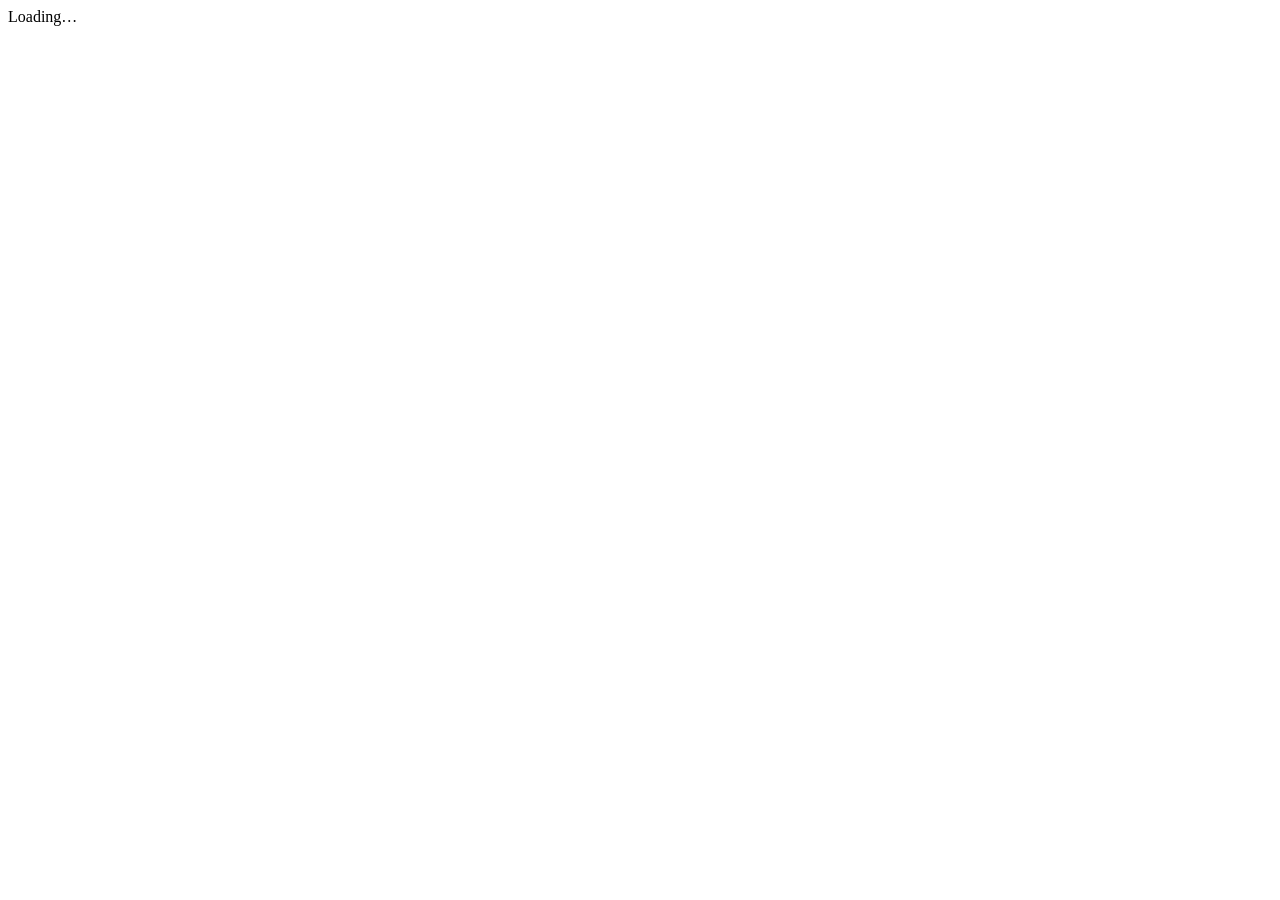
==== index.html @ 6ceb6961 "feat: add Docsify site and Vietnamese README - Docsify (no build) at repo root: index.html, .nojekyl" ====
<!DOCTYPE html>
<html lang="en">
  <head>
    <meta charset="UTF-8" />
    <title>Awesome Open WebUI Stack</title>
    <meta name="description" content="A curated showcase of finished Open WebUI stacks, tools, functions, and pipes." />
    <meta name="viewport" content="width=device-width, initial-scale=1.0, minimum-scale=1.0" />
    <link rel="stylesheet" href="https://cdn.jsdelivr.net/npm/docsify@4/lib/themes/vue.css" />
  </head>
  <body>
    <div id="app">Loading…</div>
    <script>
      window.$docsify = {
        name: "Awesome Open WebUI Stack",
        repo: "https://github.com/newnol/awesome-openwebui-stack",
        homepage: "README.md",
        loadSidebar: true,
        subMaxLevel: 2,
        auto2top: true,
        relativePath: false,
        search: {
          placeholder: "Search",
          noData: "No results.",
          depth: 3,
        },
      };
    </script>
    <script src="https://cdn.jsdelivr.net/npm/docsify@4"></script>
    <script src="https://cdn.jsdelivr.net/npm/docsify@4/lib/plugins/search.min.js"></script>
    <script src="https://cdn.jsdelivr.net/npm/prismjs@1/components/prism-bash.min.js"></script>
    <script src="https://cdn.jsdelivr.net/npm/prismjs@1/components/prism-yaml.min.js"></script>
  </body>
</html>
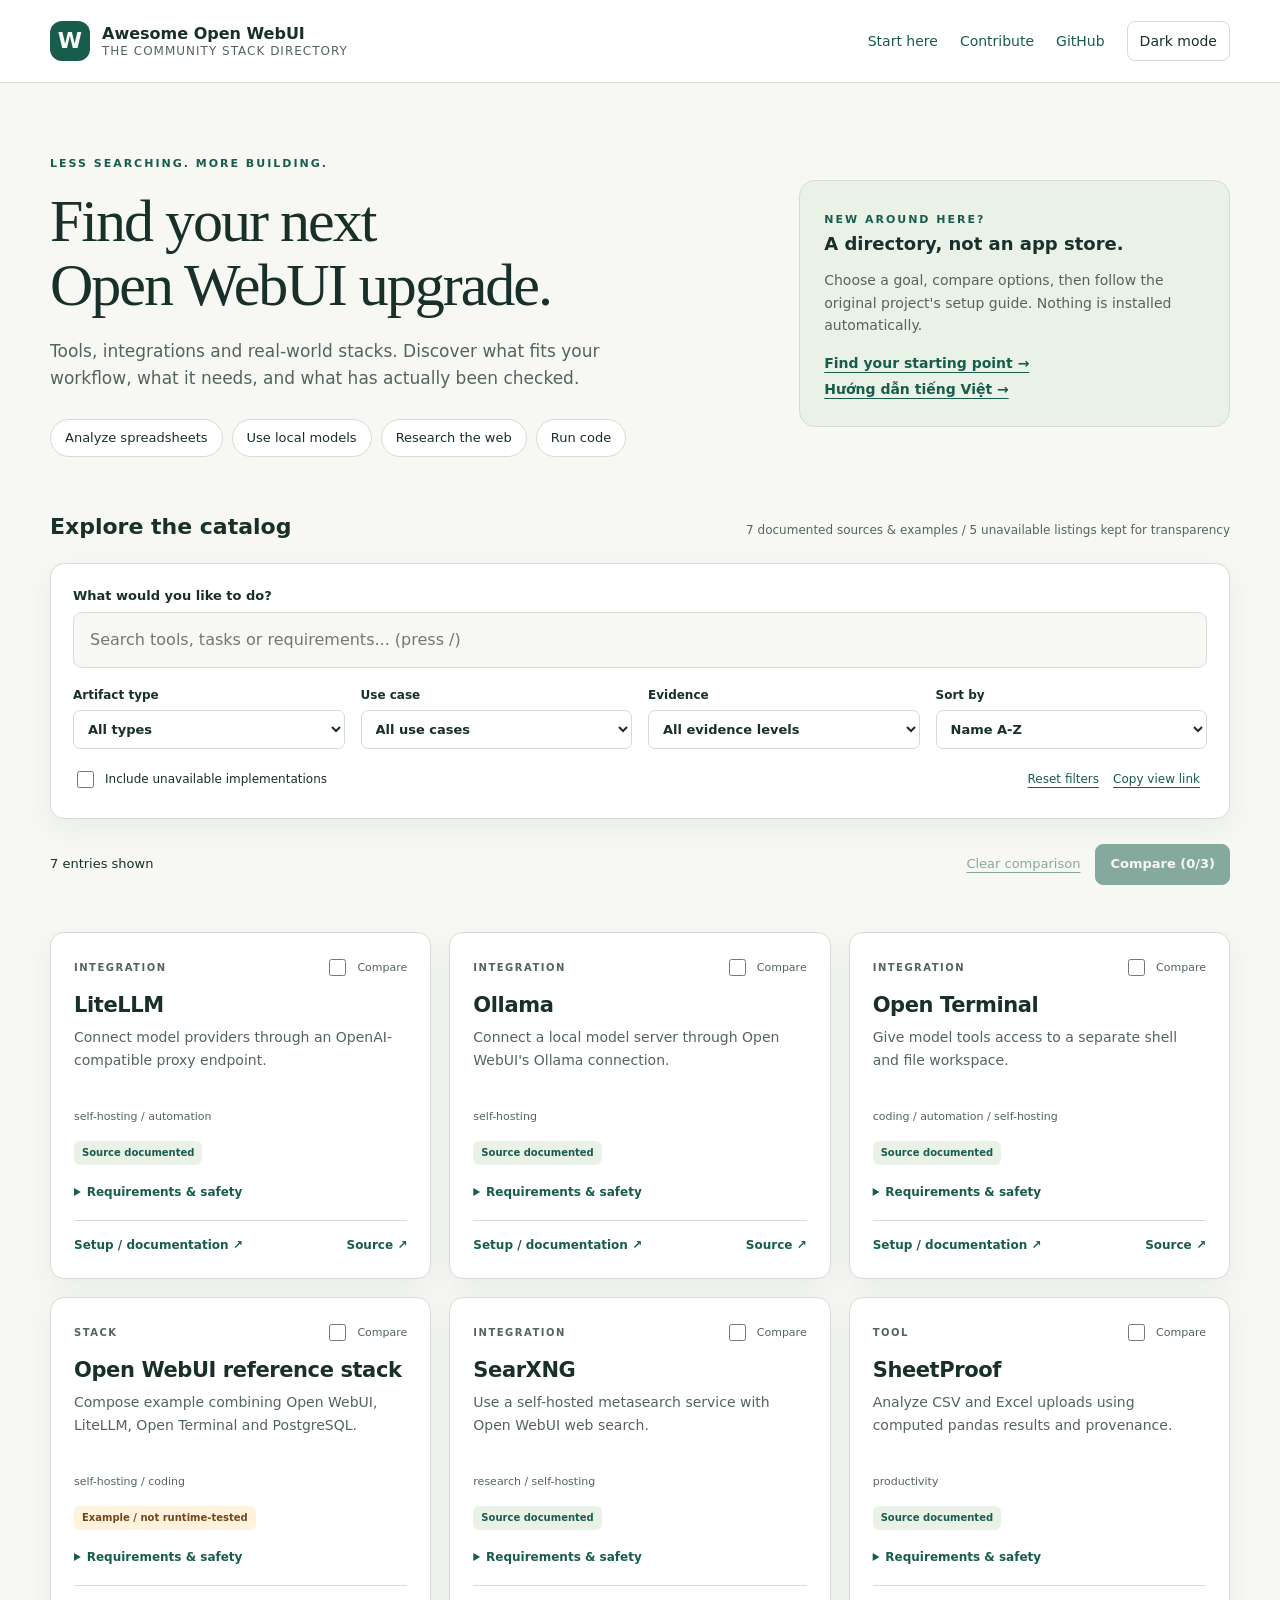
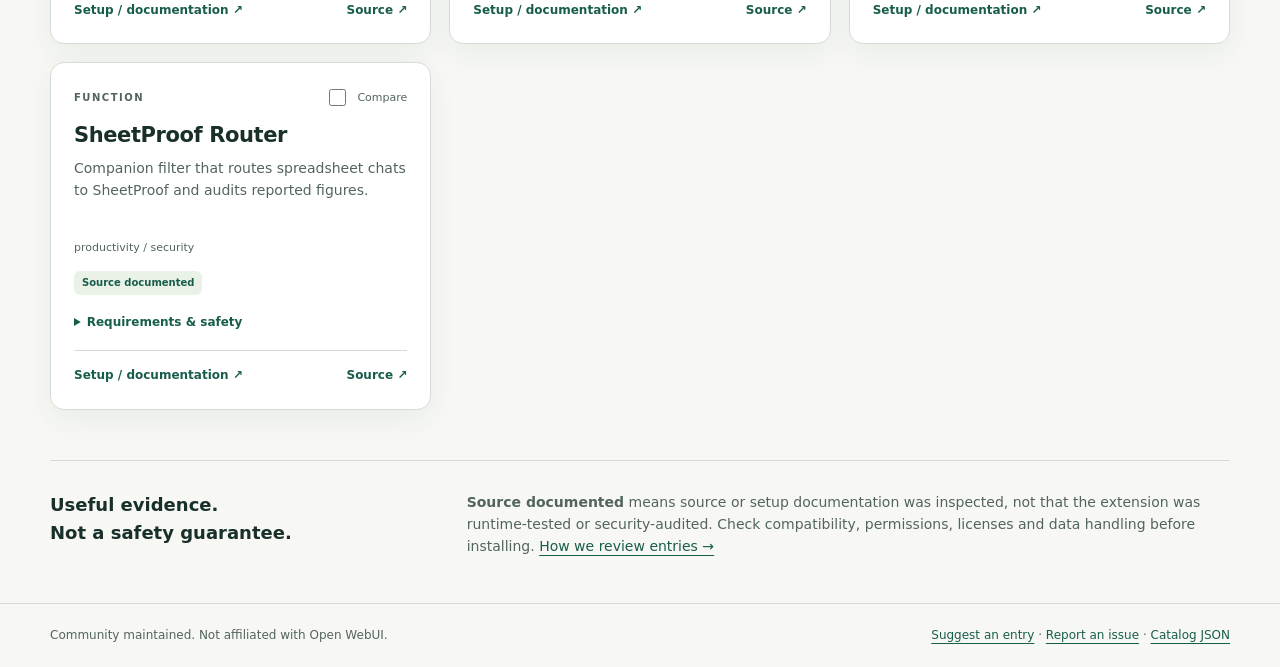
==== commit c0bb0101: "feat: build evidence-first catalog explorer with structured data and regression tests" ====
--- a/index.html
+++ b/index.html
@@ -1,33 +1,46 @@
-<!DOCTYPE html>
+<!doctype html>
 <html lang="en">
-  <head>
-    <meta charset="UTF-8" />
-    <title>Awesome Open WebUI Stack</title>
-    <meta name="description" content="A curated showcase of finished Open WebUI stacks, tools, functions, and pipes." />
-    <meta name="viewport" content="width=device-width, initial-scale=1.0, minimum-scale=1.0" />
-    <link rel="stylesheet" href="https://cdn.jsdelivr.net/npm/docsify@4/lib/themes/vue.css" />
-  </head>
-  <body>
-    <div id="app">Loading…</div>
-    <script>
-      window.$docsify = {
-        name: "Awesome Open WebUI Stack",
-        repo: "https://github.com/newnol/awesome-openwebui-stack",
-        homepage: "README.md",
-        loadSidebar: true,
-        subMaxLevel: 2,
-        auto2top: true,
-        relativePath: false,
-        search: {
-          placeholder: "Search",
-          noData: "No results.",
-          depth: 3,
-        },
-      };
-    </script>
-    <script src="https://cdn.jsdelivr.net/npm/docsify@4"></script>
-    <script src="https://cdn.jsdelivr.net/npm/docsify@4/lib/plugins/search.min.js"></script>
-    <script src="https://cdn.jsdelivr.net/npm/prismjs@1/components/prism-bash.min.js"></script>
-    <script src="https://cdn.jsdelivr.net/npm/prismjs@1/components/prism-yaml.min.js"></script>
-  </body>
+<head>
+  <meta charset="utf-8">
+  <meta name="viewport" content="width=device-width, initial-scale=1">
+  <meta name="description" content="Find Open WebUI tools, integrations and stacks by goal. Compare requirements, inspect source evidence, and follow upstream setup guides.">
+  <meta name="color-scheme" content="light dark">
+  <title>Awesome Open WebUI Stack - Find your next upgrade</title>
+  <link rel="stylesheet" href="assets/site.css">
+  <script>if (location.hash.startsWith('#/')) location.replace('guide.html' + location.hash);</script>
+  <script type="module" src="assets/app.mjs"></script>
+</head>
+<body>
+  <a class="skip" href="#catalog">Skip to catalog</a>
+  <header class="topbar"><div class="wrap">
+    <a class="brand" href="./"><span class="brand-mark" aria-hidden="true">W</span><span>Awesome Open WebUI<small>THE COMMUNITY STACK DIRECTORY</small></span></a>
+    <nav aria-label="Main navigation"><a href="guide.html#/START-HERE">Start here</a><a href="guide.html#/CONTRIBUTING">Contribute</a><a href="https://github.com/newnol/awesome-openwebui-stack">GitHub</a><button class="quiet" id="theme" type="button" aria-pressed="false">Dark mode</button></nav>
+  </div></header>
+  <main class="wrap">
+    <section class="hero" aria-labelledby="headline"><div>
+      <span class="eyebrow">Less searching. More building.</span>
+      <h1 id="headline">Find your next<br>Open WebUI upgrade.</h1>
+      <p class="lead">Tools, integrations and real-world stacks. Discover what fits your workflow, what it needs, and what has actually been checked.</p>
+      <div class="presets" aria-label="Browse by goal"><button type="button" data-preset='{"q":"sheetproof"}'>Analyze spreadsheets</button><button type="button" data-preset='{"q":"ollama"}'>Use local models</button><button type="button" data-preset='{"category":"research"}'>Research the web</button><button type="button" data-preset='{"q":"terminal"}'>Run code</button></div>
+    </div><aside class="intro-card"><span class="eyebrow">New around here?</span><h2>A directory, not an app store.</h2><p>Choose a goal, compare options, then follow the original project's setup guide. Nothing is installed automatically.</p><a href="guide.html#/START-HERE">Find your starting point &rarr;</a><br><a href="guide.html#/START-HERE.vi" lang="vi">H&#432;&#7899;ng d&#7851;n ti&#7871;ng Vi&#7879;t &rarr;</a></aside></section>
+    <section class="browser" id="catalog" aria-labelledby="catalog-title">
+      <div class="section-head"><h2 id="catalog-title">Explore the catalog</h2><p id="catalog-stats">A source-first, community-curated collection</p></div>
+      <form id="filters" class="filter-panel" role="search" aria-label="Filter catalog">
+        <label class="search-label" for="q">What would you like to do?</label><input class="search" type="search" id="q" name="q" maxlength="200" placeholder="Search tools, tasks or requirements... (press /)" autocomplete="off">
+        <div class="filter-grid"><label for="type">Artifact type<select id="type" name="type"><option value="">All types</option></select></label><label for="category">Use case<select id="category" name="category"><option value="">All use cases</option></select></label><label for="status">Evidence<select id="status" name="status"><option value="">All evidence levels</option></select></label><label for="sort">Sort by<select id="sort" name="sort"><option value="name">Name A-Z</option><option value="reviewed">Source review date</option></select></label></div>
+        <div class="filter-bottom"><label class="checkbox" for="unavailable"><input type="checkbox" id="unavailable">Include unavailable implementations</label><div><button type="button" class="text-button" id="reset">Reset filters</button><button type="button" class="text-button" id="share">Copy view link</button></div></div>
+      </form>
+      <div class="results-bar"><span id="result-count" role="status" aria-live="polite">Loading entries...</span><div class="compare-actions"><button type="button" class="text-button" id="clear-compare" disabled>Clear comparison</button><button type="button" class="primary" id="compare-button" disabled>Compare (0/3)</button></div></div>
+      <p class="notice" id="notice" role="status" aria-live="polite"></p><p id="loading">Loading the catalog...</p>
+      <div class="error" id="load-error" role="alert" hidden><h3>The catalog could not be loaded.</h3><p>Reload this page, or browse the <a href="https://github.com/newnol/awesome-openwebui-stack/blob/main/catalog/README.md">Markdown catalog on GitHub</a>. Local preview requires an HTTP server, not a file:// URL.</p></div>
+      <noscript><div class="noscript">Search and comparison need JavaScript. All entries are also available in the <a href="https://github.com/newnol/awesome-openwebui-stack/blob/main/catalog/README.md">Markdown catalog</a>.</div></noscript>
+      <div id="results" class="grid"></div>
+      <div id="empty" class="empty" hidden><h3>No entries match these filters.</h3><p>Try fewer keywords or include unavailable implementations.</p><button class="quiet" type="button" id="empty-reset">Clear filters</button></div>
+    </section>
+    <section class="safety"><h2>Useful evidence.<br>Not a safety guarantee.</h2><p><strong>Source documented</strong> means source or setup documentation was inspected, not that the extension was runtime-tested or security-audited. Check compatibility, permissions, licenses and data handling before installing. <a href="guide.html#/docs/review-criteria">How we review entries &rarr;</a></p></section>
+  </main>
+  <footer><div class="wrap"><span>Community maintained. Not affiliated with Open WebUI.</span><span><a href="guide.html#/CONTRIBUTING">Suggest an entry</a> &middot; <a href="https://github.com/newnol/awesome-openwebui-stack/issues/new?template=broken-link.yml">Report an issue</a> &middot; <a href="data/catalog.json">Catalog JSON</a></span></div></footer>
+  <template id="entry-template"><article class="card"><div class="card-top"><span class="kind"></span><label class="checkbox compare-label"><input type="checkbox">Compare</label></div><h3></h3><p class="summary"></p><p class="tags"></p><span class="evidence"></span><details><summary>Requirements &amp; safety</summary><dl><dt>Requirements</dt><dd class="requirements"></dd><dt>Compatibility</dt><dd class="compatibility"></dd><dt>Safety notes</dt><dd class="risk"></dd><dt>License</dt><dd class="license"></dd></dl><p class="review"></p><a class="evidence-link">Review evidence &nearr;</a></details><div class="card-links"><a class="guide">Setup / documentation &nearr;</a><a class="source">Source &nearr;</a></div></article></template>
+  <dialog id="compare-dialog" aria-labelledby="compare-title"><div class="dialog-head"><h2 id="compare-title">Compare your shortlist</h2><form method="dialog"><button class="quiet">Close</button></form></div><div class="table-scroll"><table id="comparison"></table></div></dialog>
+</body>
 </html>
--- a/assets/site.css
+++ b/assets/site.css
@@ -0,0 +1,152 @@
+:root {
+  color-scheme: light;
+  --bg: #f7f8f4;
+  --surface: #fff;
+  --ink: #182f2a;
+  --muted: #53645e;
+  --line: #d4ddd5;
+  --accent: #185d4c;
+  --tint: #eaf2e8;
+  --warn: #73451b;
+  --warn-bg: #fff3dd;
+  --shadow: 0 10px 28px #203b2810;
+  font: 16px/1.6 system-ui, -apple-system, BlinkMacSystemFont, "Segoe UI", sans-serif;
+}
+:root[data-theme=dark] {
+  color-scheme: dark;
+  --bg: #111b18;
+  --surface: #192722;
+  --ink: #e7f0e7;
+  --muted: #b0c3b8;
+  --line: #395047;
+  --accent: #9edcb9;
+  --tint: #253e31;
+  --warn: #f4c28b;
+  --warn-bg: #372a1c;
+  --shadow: none;
+}
+
+/* Shared controls and accessible navigation. */
+* { box-sizing: border-box; }
+body { margin: 0; background: var(--bg); color: var(--ink); }
+a { color: var(--accent); text-underline-offset: 4px; }
+button, input, select { font: inherit; }
+button, a, input, select, summary { touch-action: manipulation; }
+:focus-visible { outline: 3px solid var(--accent); outline-offset: 4px; }
+button { cursor: pointer; }
+button:disabled { cursor: not-allowed; opacity: .5; }
+[hidden] { display: none !important; }
+.wrap { width: min(1180px, calc(100% - 48px)); margin: auto; }
+.skip { position: fixed; top: -100px; left: 16px; z-index: 5; padding: 12px; background: var(--surface); }
+.skip:focus { top: 12px; }
+.topbar { border-bottom: 1px solid var(--line); background: var(--surface); }
+.topbar .wrap { display: flex; align-items: center; justify-content: space-between; gap: 24px; min-height: 82px; }
+.brand { display: flex; align-items: center; gap: 12px; font-weight: 750; line-height: 1.25; text-decoration: none; color: var(--ink); }
+.brand-mark { display: grid; place-items: center; background: var(--accent); color: var(--bg); height: 40px; width: 40px; border-radius: 12px; font-size: 22px; }
+.brand small { display: block; color: var(--muted); font-size: 12px; font-weight: 500; letter-spacing: 1px; }
+.topbar nav { display: flex; align-items: center; gap: 22px; font-size: 14px; }
+.topbar nav a { text-decoration: none; }
+.quiet { border: 1px solid var(--line); background: var(--surface); color: var(--ink); border-radius: 8px; padding: 8px 12px; }
+
+/* Introduction and task shortcuts. */
+.hero { padding: 66px 0 34px; display: grid; grid-template-columns: 1.6fr 1fr; gap: 60px; align-items: center; }
+.eyebrow { font-size: 11px; font-weight: 750; letter-spacing: 2px; color: var(--accent); text-transform: uppercase; }
+h1 { font-family: Georgia, "Times New Roman", serif; font-weight: 500; font-size: clamp(36px, 5vw, 60px); line-height: 1.08; letter-spacing: -2px; margin: 14px 0 20px; max-width: 690px; }
+.lead { font-size: 17px; color: var(--muted); max-width: 610px; margin: 0; }
+.intro-card { border: 1px solid var(--line); border-radius: 16px; background: var(--tint); padding: 24px; }
+.intro-card h2 { font-size: 18px; margin: 0 0 10px; }
+.intro-card p { font-size: 14px; color: var(--muted); margin: 0 0 14px; }
+.intro-card a { font-weight: 650; font-size: 14px; }
+.presets { display: flex; flex-wrap: wrap; gap: 9px; margin: 26px 0 0; }
+.presets button { border: 1px solid var(--line); border-radius: 24px; background: var(--surface); color: var(--ink); padding: 8px 14px; font-size: 13px; }
+.presets button:hover { background: var(--tint); }
+
+/* Search and filters. */
+.browser { margin: 14px 0 50px; }
+.section-head { display: flex; justify-content: space-between; align-items: baseline; gap: 20px; margin: 18px 0; }
+.section-head h2 { font-size: 22px; margin: 0; }
+.section-head p { font-size: 12px; color: var(--muted); margin: 0; }
+.filter-panel { background: var(--surface); border: 1px solid var(--line); border-radius: 14px; padding: 22px; box-shadow: var(--shadow); }
+.search-label { display: block; font-size: 13px; font-weight: 650; margin-bottom: 6px; }
+.search { width: 100%; background: var(--bg); border: 1px solid var(--line); border-radius: 9px; padding: 14px 16px; color: var(--ink); }
+.filter-grid { display: grid; grid-template-columns: repeat(4, minmax(0, 1fr)); gap: 16px; margin: 18px 0 14px; }
+.filter-grid label { font-size: 12px; font-weight: 650; }
+.filter-grid select { display: block; width: 100%; margin-top: 5px; padding: 10px; border: 1px solid var(--line); border-radius: 7px; background: var(--surface); color: var(--ink); font-size: 13px; }
+.filter-bottom { display: flex; justify-content: space-between; align-items: center; gap: 16px; flex-wrap: wrap; font-size: 12px; }
+.checkbox { display: flex; align-items: center; gap: 8px; }
+.checkbox input { width: 17px; height: 17px; accent-color: var(--accent); }
+.text-button { background: none; border: 0; color: var(--accent); padding: 7px; text-decoration: underline; text-underline-offset: 4px; }
+.results-bar { display: flex; justify-content: space-between; align-items: center; flex-wrap: wrap; gap: 12px; margin: 25px 0 18px; font-size: 13px; }
+.compare-actions { display: flex; align-items: center; gap: 8px; }
+.primary { background: var(--accent); color: var(--bg); border: 1px solid var(--accent); border-radius: 8px; padding: 9px 14px; font-weight: 650; }
+
+/* Catalog entries and evidence. */
+.grid { display: grid; grid-template-columns: repeat(3, minmax(0, 1fr)); gap: 18px; }
+.card { display: flex; flex-direction: column; min-width: 0; background: var(--surface); border: 1px solid var(--line); border-radius: 14px; padding: 23px; box-shadow: var(--shadow); }
+.card-top { display: flex; justify-content: space-between; align-items: center; gap: 10px; }
+.kind { text-transform: uppercase; letter-spacing: 1.5px; font-size: 10px; font-weight: 750; color: var(--muted); }
+.compare-label { font-size: 11px; color: var(--muted); }
+.card h3 { margin: 14px 0 8px; font-size: 21px; line-height: 1.2; letter-spacing: -.4px; }
+.summary { font-size: 14px; color: var(--muted); margin: 0 0 16px; min-height: 66px; }
+.tags { font-size: 11px; color: var(--muted); margin: 0 0 15px; }
+.evidence { display: inline-block; align-self: flex-start; font-size: 10px; font-weight: 650; padding: 4px 8px; border-radius: 6px; background: var(--tint); color: var(--accent); }
+.evidence[data-status=unavailable], .evidence[data-status=example] { color: var(--warn); background: var(--warn-bg); }
+details { margin: 18px 0; font-size: 12px; }
+summary { cursor: pointer; font-weight: 650; color: var(--accent); }
+dl { margin: 12px 0 0; }
+dt { font-weight: 700; margin-top: 10px; }
+dd { margin: 2px 0; color: var(--muted); overflow-wrap: anywhere; }
+.review { font-size: 11px; color: var(--muted); }
+.card-links { display: flex; justify-content: space-between; gap: 12px; border-top: 1px solid var(--line); padding-top: 15px; margin-top: auto; font-size: 12px; font-weight: 650; }
+.card-links a { text-decoration: none; }
+.empty, .error { padding: 38px 22px; border: 1px dashed var(--line); border-radius: 14px; text-align: center; }
+.error { background: var(--warn-bg); }
+.notice { font-size: 12px; min-height: 24px; margin: 5px 0; color: var(--muted); }
+.safety { display: grid; grid-template-columns: 1fr 2fr; gap: 35px; border-top: 1px solid var(--line); padding: 30px 0; margin-bottom: 15px; }
+.safety h2 { font-size: 18px; margin: 0; }
+.safety p { margin: 0; color: var(--muted); font-size: 14px; }
+footer { border-top: 1px solid var(--line); padding: 22px 0; font-size: 12px; color: var(--muted); }
+footer .wrap { display: flex; justify-content: space-between; gap: 18px; flex-wrap: wrap; }
+
+/* Native, keyboard-accessible comparison dialog. */
+dialog { max-width: min(1100px, 94vw); width: 1100px; border: 1px solid var(--line); border-radius: 14px; background: var(--surface); color: var(--ink); padding: 24px; }
+dialog::backdrop { background: #0008; }
+.dialog-head { display: flex; align-items: center; justify-content: space-between; gap: 18px; }
+.dialog-head h2 { margin: 0; }
+.table-scroll { overflow-x: auto; margin-top: 20px; }
+table { border-collapse: collapse; width: 100%; font-size: 13px; }
+caption { text-align: left; margin-bottom: 12px; color: var(--muted); }
+th, td { text-align: left; vertical-align: top; padding: 13px; border: 1px solid var(--line); min-width: 150px; }
+th { background: var(--tint); }
+.noscript { padding: 20px; background: var(--warn-bg); }
+
+@media (max-width: 960px) {
+  .hero { gap: 25px; grid-template-columns: 1.5fr 1fr; }
+  .grid { grid-template-columns: repeat(2, minmax(0, 1fr)); }
+  .topbar nav { gap: 12px; }
+  .brand small { display: none; }
+}
+@media (max-width: 640px) {
+  .wrap { width: calc(100% - 28px); }
+  .topbar .wrap { min-height: 94px; flex-wrap: wrap; gap: 12px; padding-block: 14px; }
+  .topbar nav { width: 100%; justify-content: space-between; font-size: 12px; }
+  .hero { padding: 32px 0 18px; grid-template-columns: 1fr; gap: 24px; }
+  h1 { letter-spacing: -1px; }
+  .lead { font-size: 15px; }
+  .intro-card { padding: 18px; }
+  .section-head { display: block; }
+  .section-head p { margin-top: 6px; }
+  .filter-panel { padding: 16px; }
+  .filter-grid { grid-template-columns: repeat(2, minmax(0, 1fr)); gap: 12px; }
+  .grid { grid-template-columns: 1fr; }
+  .summary { min-height: 0; }
+  .safety { grid-template-columns: 1fr; gap: 12px; }
+  .card { padding: 21px; }
+  .compare-actions { flex-wrap: wrap; }
+  .quiet { padding: 8px; }
+  .presets button { font-size: 12px; }
+  .results-bar { align-items: flex-start; }
+}
+@media (prefers-reduced-motion: no-preference) {
+  button, a { transition: background-color .15s ease, color .15s ease; }
+}
